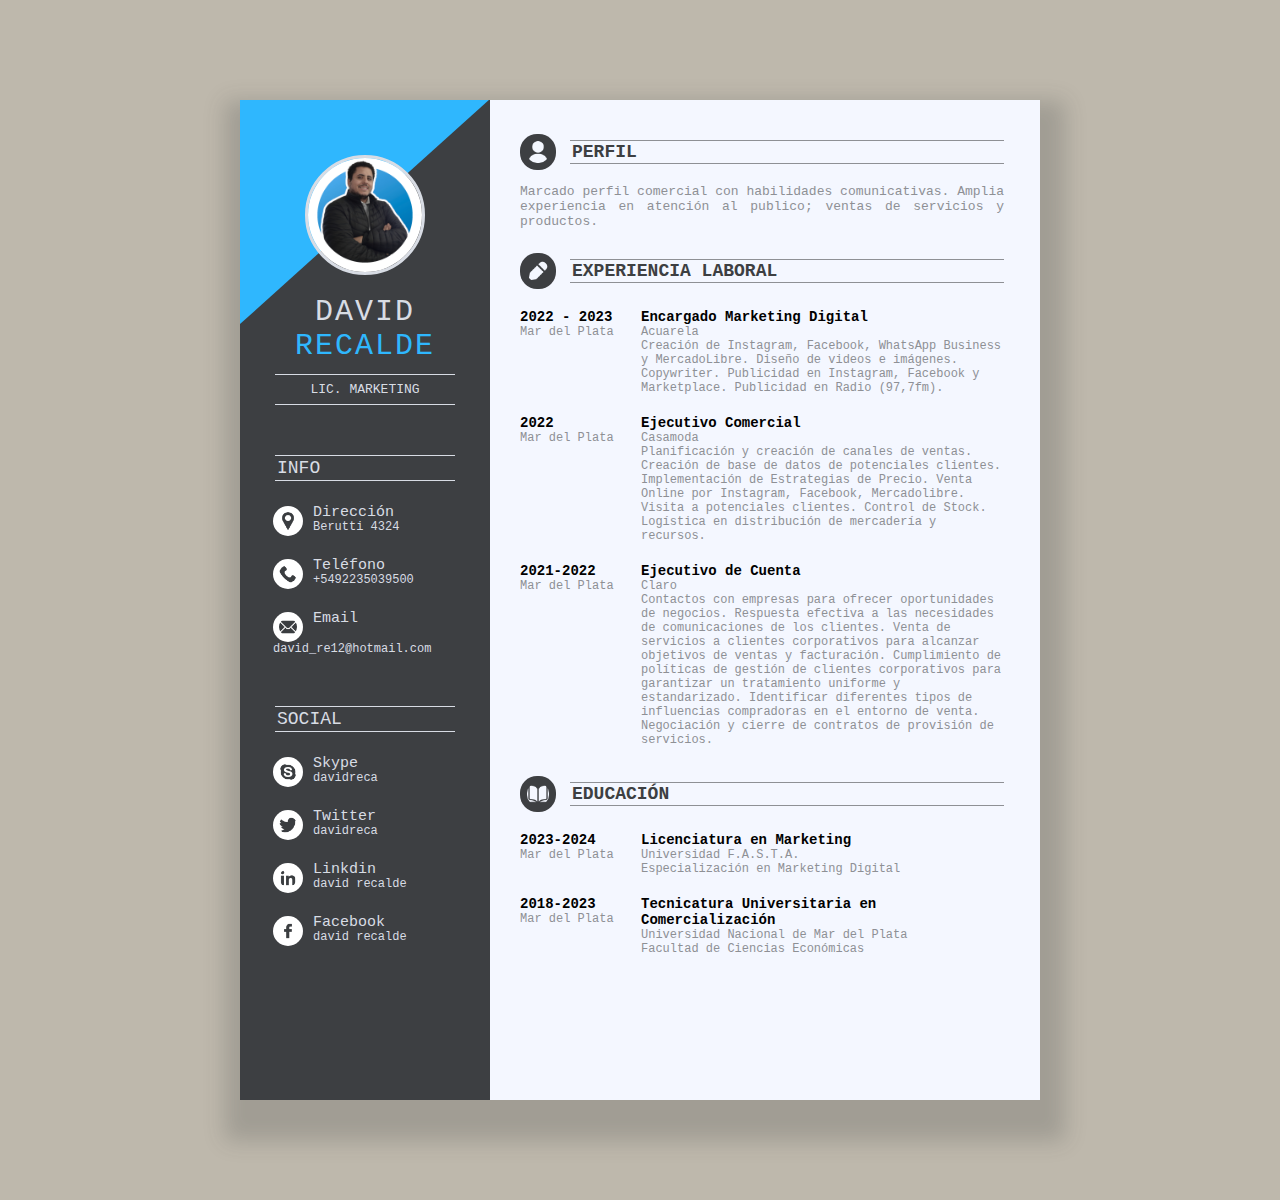
==== cv/index.html @ 7e0f9931 "clase 4" ====
<!DOCTYPE html>
<html lang="es">
  <head>
    <meta charset="UTF-8" />
    <meta http-equiv="X-UA-Compatible" content="IE=edge" />
    <meta name="viewport" content="width=device-width, initial-scale=1.0" />
    <title></title>
    <link rel="stylesheet" type="text/css" href="css/style.css" />
  </head>
  <body>
    <div class="resume-box">
      <div class="left-section">
        <div class="profile">
          <img src="image/profile.png" class="profile-img" />
          <div class="blue-box"></div>
        </div>
        <h2 class="name">David <br /><span>Recalde</span></h2>
        <p class="n-p">Lic. Marketing</p>

        <div class="info">
          <p class="heading">Info</p>
          <p class="p1">
            <span class="span1"><img src="image/location.png" /></span
            >Dirección<span>
              <br />
              Berutti 4324</span
            >
          </p>
          <p class="p1">
            <span class="span1"><img src="image/call.png" /></span
            >Teléfono<span> <br />+5492235039500</span>
          </p>
          <p class="p1">
            <span class="span1"><img src="image/mail.png" /></span>Email<span>
              <br />david_re12@hotmail.com</span
            >
          </p>
        </div>

        <div class="info">
          <p class="heading">Social</p>
          <p class="p1">
            <span class="span1"><img src="image/skype.png" /></span>Skype<span>
              <br />davidreca</span
            >
          </p>
          <p class="p1">
            <span class="span1"><img src="image/twitter.png" /></span
            >Twitter<span> <br />davidreca</span>
          </p>
          <p class="p1">
            <span class="span1"><img src="image/linkedin.png" /></span
            >Linkdin<span> <br />david recalde</span>
          </p>
          <p class="p1">
            <span class="span1"><img src="image/facebook.png" /></span
            >Facebook<span> <br />david recalde</span>
          </p>
        </div>
      </div>

      <div class="right-section">
        <div class="right-heading">
          <img src="image/user.png" />
          <p class="p2">Perfil</p>
        </div>
        <p class="p3">
          Marcado perfil comercial con habilidades comunicativas. Amplia
          experiencia en atención al publico; ventas de servicios y productos.
        </p>

        <div class="clearfix"></div>
        <br /><br />
        <div class="right-heading">
          <img src="image/pencil.png" />
          <p class="p2">Experiencia Laboral</p>
        </div>
        <div class="clearfix"></div>
        <div class="lr-box">
          <div class="left">
            <p class="p4">2022 - 2023</p>
            <p class="p5">Mar del Plata</p>
          </div>

          <div class="right">
            <p class="p4">Encargado Marketing Digital</p>
            <p class="p5">Acuarela</p>
            <p class="p5">
              Creación de Instagram, Facebook, WhatsApp Business y MercadoLibre.
              Diseño de videos e imágenes. Copywriter. Publicidad en Instagram,
              Facebook y Marketplace. Publicidad en Radio (97,7fm).
            </p>
          </div>
          <div class="clearfix"></div>
        </div>

        <div class="lr-box">
          <div class="left">
            <p class="p4">2022</p>
            <p class="p5">Mar del Plata</p>
          </div>

          <div class="right">
            <p class="p4">Ejecutivo Comercial</p>
            <p class="p5">Casamoda</p>
            <p class="p5">
              Planificación y creación de canales de ventas. Creación de base de
              datos de potenciales clientes. Implementación de Estrategias de
              Precio. Venta Online por Instagram, Facebook, Mercadolibre. Visita
              a potenciales clientes. Control de Stock. Logística en
              distribución de mercadería y recursos.
            </p>
          </div>
          <div class="clearfix"></div>
        </div>

        <div class="lr-box">
          <div class="left">
            <p class="p4">2021-2022</p>
            <p class="p5">Mar del Plata</p>
          </div>

          <div class="right">
            <p class="p4">Ejecutivo de Cuenta</p>
            <p class="p5">Claro</p>
            <p class="p5">
              Contactos con empresas para ofrecer oportunidades de negocios.
              Respuesta efectiva a las necesidades de comunicaciones de los
              clientes. Venta de servicios a clientes corporativos para alcanzar
              objetivos de ventas y facturación. Cumplimiento de políticas de
              gestión de clientes corporativos para garantizar un tratamiento
              uniforme y estandarizado. Identificar diferentes tipos de
              influencias compradoras en el entorno de venta. Negociación y
              cierre de contratos de provisión de servicios.
            </p>
          </div>
          <div class="clearfix"></div>
        </div>

        <br />
        <div class="right-heading">
          <img src="image/edu.png" />
          <p class="p2">Educación</p>
        </div>
        <div class="clearfix"></div>
        <div class="lr-box">
          <div class="left">
            <p class="p4">2023-2024</p>
            <p class="p5">Mar del Plata</p>
          </div>

          <div class="right">
            <p class="p4">Licenciatura en Marketing</p>
            <p class="p5">Universidad F.A.S.T.A.</p>
            <p class="p5">Especialización en Marketing Digital</p>
          </div>
          <div class="clearfix"></div>
        </div>

        <div class="lr-box">
          <div class="left">
            <p class="p4">2018-2023</p>
            <p class="p5">Mar del Plata</p>
          </div>

          <div class="right">
            <p class="p4">Tecnicatura Universitaria en Comercialización</p>
            <p class="p5">Universidad Nacional de Mar del Plata</p>
            <p class="p5">Facultad de Ciencias Económicas</p>
          </div>
          <div class="clearfix"></div>
        </div>
    </div>
  </body>
</html>
---- cv/css/style.css ----
:root {
  --bgcolor: #beb8ac;
  --blue: #2fb7fe;
  --black: #3d3f42;
  --white: #f4f7ff;
  --gray: #d8dce4;
  --lightgray: #8e9095;
}
* {
  margin: 0px;
  padding: 0px;
  box-sizing: border-box;
  font-family: monospace;
}
body {
  background: var(--bgcolor);
}
.clearfix {
  clear: both;
}
.resume-box {
  width: 800px;
  height: 1000px;
  margin: 100px auto;
  background: var(--white);
  box-shadow: 5px 21px 20px 20px #3d3f4238;
}
.left-section {
  background: var(--black);
  width: 250px;
  height: 1000px;
  float: left;
}
.profile {
  overflow: hidden;
  position: relative;
}
.blue-box {
  width: 257px;
  height: 407px;
  background: var(--blue);
  margin-left: -100px;
  transform: rotateZ(48deg);
  margin-top: -178px;
}
.profile-img {
  position: absolute;
  z-index: 9;
  width: 120px;
  height: 120px;
  transform: translate(-50%, -50%);
  left: 50%;
  top: 50%;
  border-radius: 50%;
  border: 3px solid var(--gray);
}
.name {
  color: var(--gray);
  text-align: center;
  margin-top: -34px;
  font-size: 30px;
  letter-spacing: 2px;
  font-weight: 400;
  text-transform: uppercase;
}
.name span {
  color: var(--blue);
}
.n-p {
  width: 180px;
  margin: 0 auto;
  text-align: center;
  padding: 7px;
  border-bottom: 1px solid var(--gray);
  border-top: 1px solid var(--gray);
  color: var(--gray);
  margin-top: 11px;
  text-transform: uppercase;
}
.info {
  margin-top: 50px;
}
.heading {
  width: 180px;
  margin: 0 auto;
  padding: 2px;
  border-bottom: 1px solid var(--gray);
  border-top: 1px solid var(--gray);
  color: var(--gray);
  margin-top: 11px;
  text-transform: uppercase;
  font-size: 18px;
}
.p1 {
  color: var(--gray);
  width: 184px;
  margin: 0 auto;
  margin-top: 25px;
  font-size: 15px;
  line-height: 14px;
}
.p1 span {
  font-size: 12px;
}
.span1 img {
  background: white;
  width: 30px;
  padding: 6px;
  border-radius: 16px;
  float: left;
  margin-right: 10px;
}
.right-section {
  padding: 40px 30px;
  background: var(--white);
  width: 68%;
  float: left;
  height: 1000px;
}
.right-heading img {
  background: #3d3f42;
  width: 36px;
  padding: 7px;
  border-radius: 17px;
  float: left;
  display: inline-block;
  margin-top: -6px;
}
.p2 {
  margin: 0 auto;
  padding: 2px;
  border-bottom: 1px solid var(--lightgray);
  border-top: 1px solid var(--lightgray);
  color: var(--black);
  text-transform: uppercase;
  font-size: 18px;
  font-weight: bolder;
  margin-left: 50px;
  line-height: 18px;
}
.p3 {
  margin-top: 20px;
  color: var(--lightgray);
  text-align: justify;
  word-spacing: -4px;
}
.left {
  width: 25%;
  float: left;
}
.right {
  width: 75%;
  float: left;
}
.lr-box {
  margin-top: 20px;
  margin-bottom: 20px;
}
.p4 {
  font-size: 14px;
  font-weight: 600;
}
.p5 {
  font-size: 12px;
  color: var(--lightgray);
}
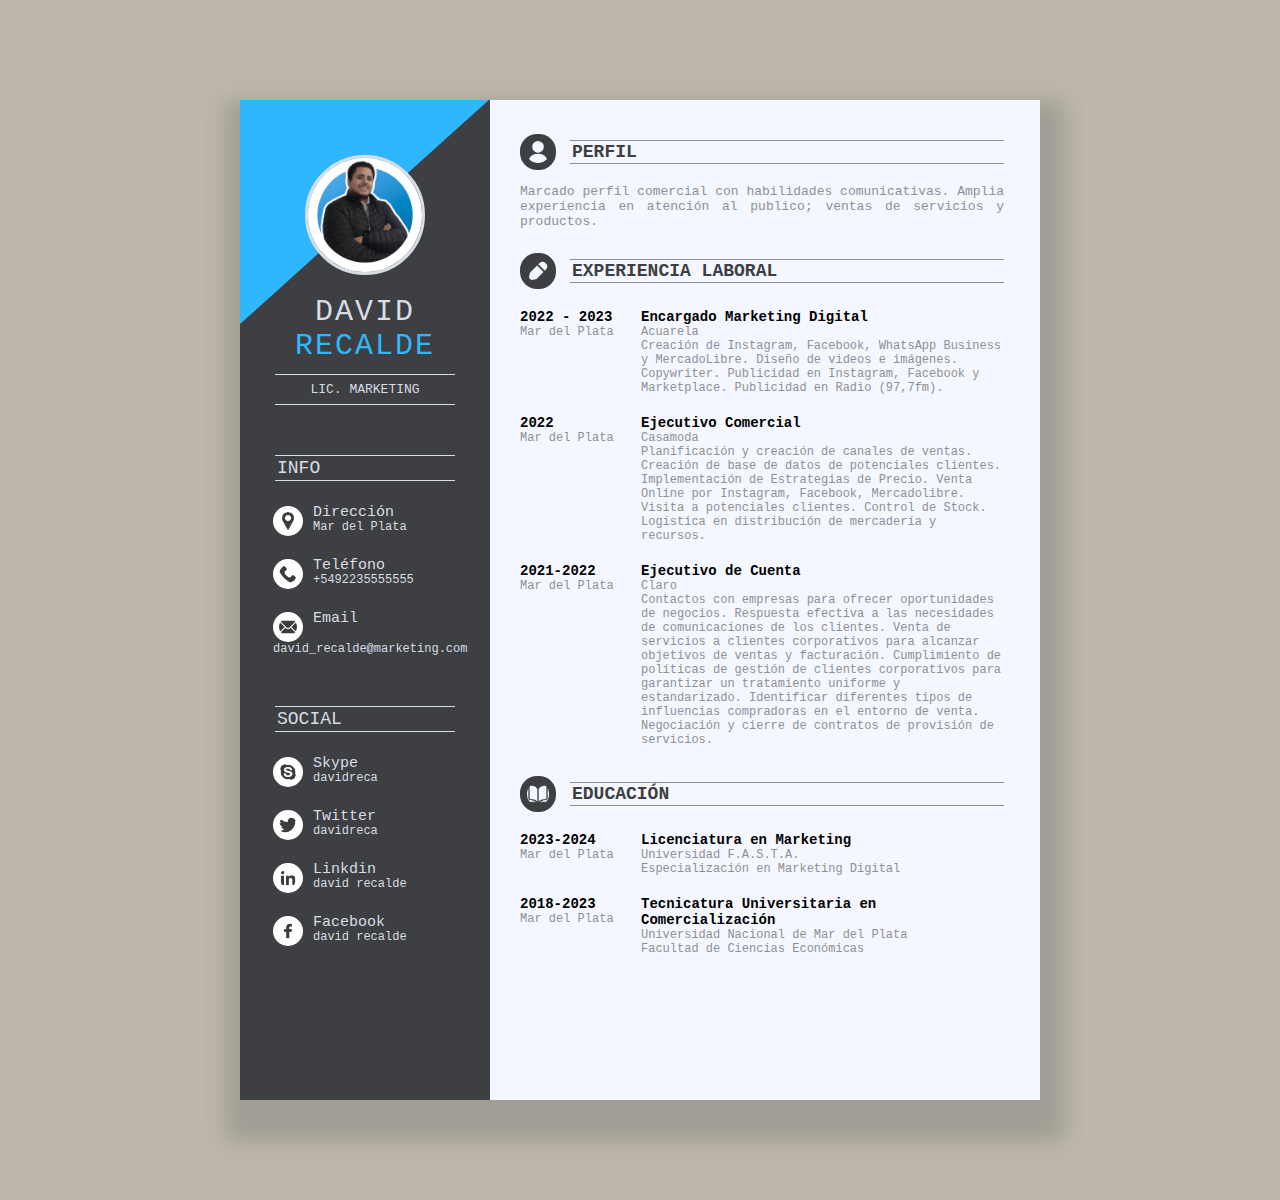
==== commit 8be682b6: "Update index.html" ====
--- a/cv/index.html
+++ b/cv/index.html
@@ -23,16 +23,16 @@
             <span class="span1"><img src="image/location.png" /></span
             >Dirección<span>
               <br />
-              Berutti 4324</span
+              Mar del Plata</span
             >
           </p>
           <p class="p1">
             <span class="span1"><img src="image/call.png" /></span
-            >Teléfono<span> <br />+5492235039500</span>
+            >Teléfono<span> <br />+5492235555555</span>
           </p>
           <p class="p1">
             <span class="span1"><img src="image/mail.png" /></span>Email<span>
-              <br />david_re12@hotmail.com</span
+              <br />david_recalde@marketing.com</span
             >
           </p>
         </div>
